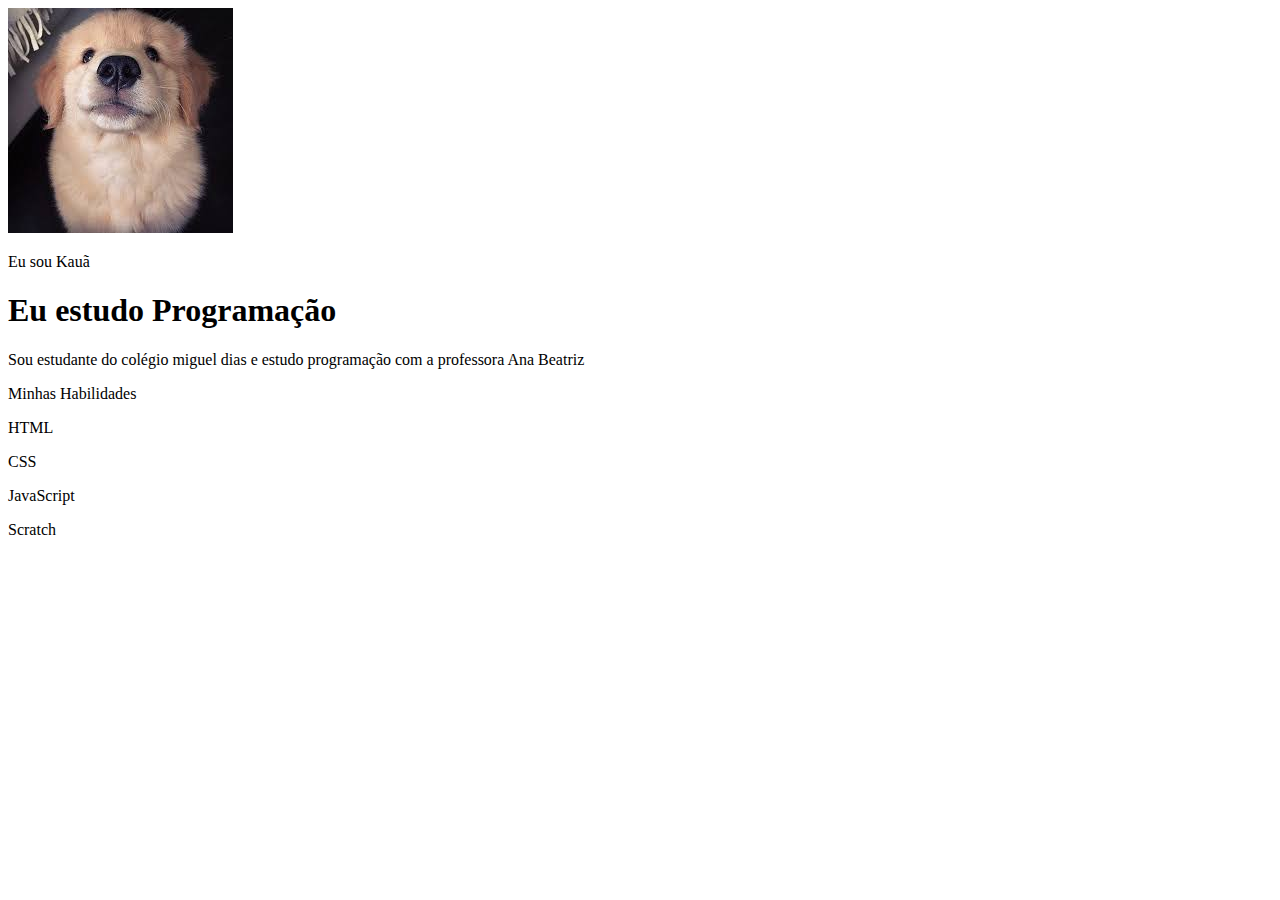
==== index.html @ 3329a88c "Add files via upload" ====
<!DOCTYPE html>
<html lang="pt-br">
<head>
    <meta charset="UTF-8">
    <meta http-equiv="X-UA-Compatible" content="IE=edge">
    <meta name="viewport" content="width=device-width, initial-scale=1.0">
    <link rel="stylesheet" href="style.css">
    <title>Meu Portifólio</title>
</head>
<body>
    <img src="download.jpeg" alt="Avatar do Kauã" srcset="">
    <p>Eu sou Kauã</p>
    <h1>Eu estudo Programação</h1>
    <p>Sou estudante do colégio miguel dias e estudo programação com a professora Ana Beatriz </p>
    <p>Minhas Habilidades</p>
    <div>
        <p>HTML</p>
        <p>CSS</p>
        <p>JavaScript</p>
        <p>Scratch</p>
    </div>
</body>
</html>
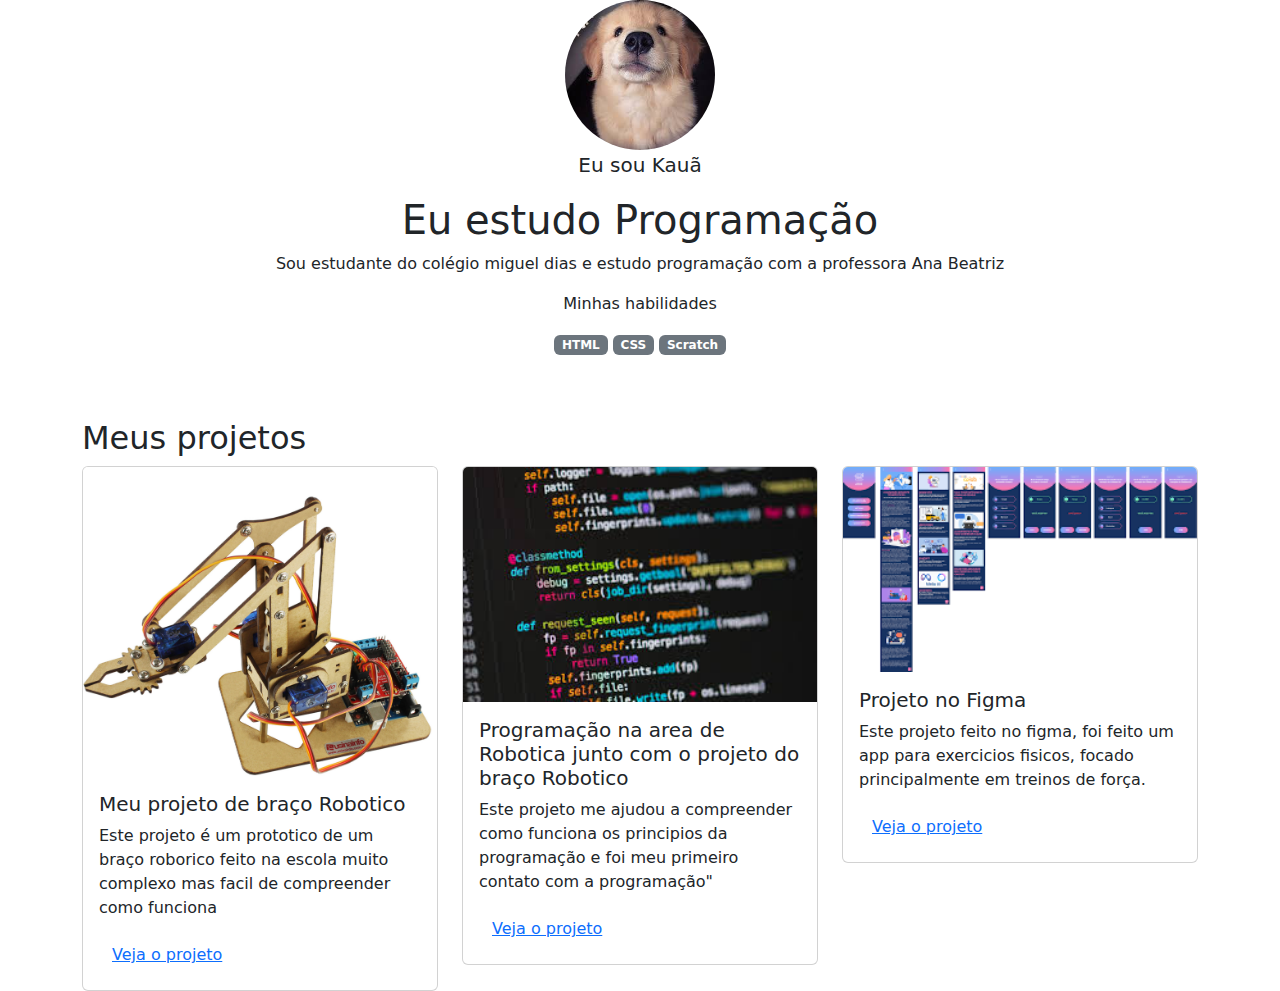
==== commit 4cdfddda: "Add files via upload" ====
--- a/index.html
+++ b/index.html
@@ -1,23 +1,75 @@
-<!DOCTYPE html>
-<html lang="pt-br">
-<head>
-    <meta charset="UTF-8">
-    <meta http-equiv="X-UA-Compatible" content="IE=edge">
-    <meta name="viewport" content="width=device-width, initial-scale=1.0">
-    <link rel="stylesheet" href="style.css">
-    <title>Meu Portifólio</title>
-</head>
-<body>
-    <img src="download.jpeg" alt="Avatar do Kauã" srcset="">
-    <p>Eu sou Kauã</p>
-    <h1>Eu estudo Programação</h1>
-    <p>Sou estudante do colégio miguel dias e estudo programação com a professora Ana Beatriz </p>
-    <p>Minhas Habilidades</p>
-    <div>
-        <p>HTML</p>
-        <p>CSS</p>
-        <p>JavaScript</p>
-        <p>Scratch</p>
-    </div>
-</body>
+<!DOCTYPE html>
+<html lang="pt-br">
+
+<head>
+    <meta charset="UTF-8">
+    <meta name="viewport" content="width=device-width, initial-scale=1.0">
+    <link href="https://cdn.jsdelivr.net/npm/bootstrap@5.3.2/dist/css/bootstrap.min.css" rel="stylesheet">
+    <link rel="stylesheet" href="style.css">
+    <title>Meu portfólio</title>
+</head>
+
+<body>
+    <header class="container text-center">
+        <img src="download.jpeg" alt="avatar do Kauã" class="rounded-circle" width="150" height="150"
+            srcset="">
+        <p class="lead">Eu sou Kauã</p>
+        <h1>Eu estudo Programação</h1>
+        <p>Sou estudante do colégio miguel dias e estudo programação com a professora Ana Beatriz</p>
+        <p>Minhas habilidades</p>
+        <div>
+            <p class="badge bg-secondary">HTML</p>
+            <p class="badge bg-secondary">CSS</p>
+            <p class="badge bg-secondary">Scratch</p>
+        </div>
+    </header>
+    <main class="container mt-5">
+        <h2>Meus projetos</h2>
+        <div class="row">
+            <!-- Projeto 1 -->
+            <div class="col-md-4">
+                <div class="card">
+                    <img src="braco-robotico-capa-.jpg" class="card-img-top" alt="Imagem do projeto de biblioteca virtual">
+                    <div class="card-body">
+                        <h5 class="card-title">Meu projeto de braço Robotico</h5>
+                        <p class="card-text">Este projeto é um prototico de um braço roborico feito na escola muito complexo
+                            mas facil de compreender como funciona
+                        </p>
+                        <button type="button" class="btn btn-link">Veja o projeto</button>
+                    </div>
+                </div>
+            </div>
+            <!-- Projeto 2 -->
+            <div class="col-md-4">
+                <div class="card">
+                    <img src="download (13).jpeg" class="card-img-top" alt="Imagem do projeto de biblioteca virtual">
+                    <div class="card-body">
+                        <h5 class="card-title">Programação na area de Robotica junto com o projeto do braço Robotico </h5>
+                        <p class="card-text">Este projeto me ajudou a compreender como funciona os principios da programação
+                            e foi meu primeiro contato com a programação"</a></p>
+                        <button type="button" class="btn btn-link">Veja o projeto</button>
+                    </div>
+                </div>
+            </div>
+
+            <!-- Projeto 3 -->
+            <div class="col-md-4">
+                <div class="card">
+                    <img src="images (1).png" class="card-img-top" alt="Imagem do projeto de biblioteca virtual">
+                    <div class="card-body">
+                        <h5 class="card-title">Projeto no Figma
+                        </h5>
+                        <p class="card-text">Este projeto feito no figma, foi feito um app para exercicios fisicos,
+                            focado principalmente em treinos de força.
+                        </p>
+                        <button type="button" class="btn btn-link">Veja o projeto</button>
+                    </div>
+                </div>
+            </div>
+        </div>
+
+    </main>
+    <script src="https://cdn.jsdelivr.net/npm/bootstrap@5.3.2/dist/js/bootstrap.bundle.min.js"></script>
+</body>
+
 </html>